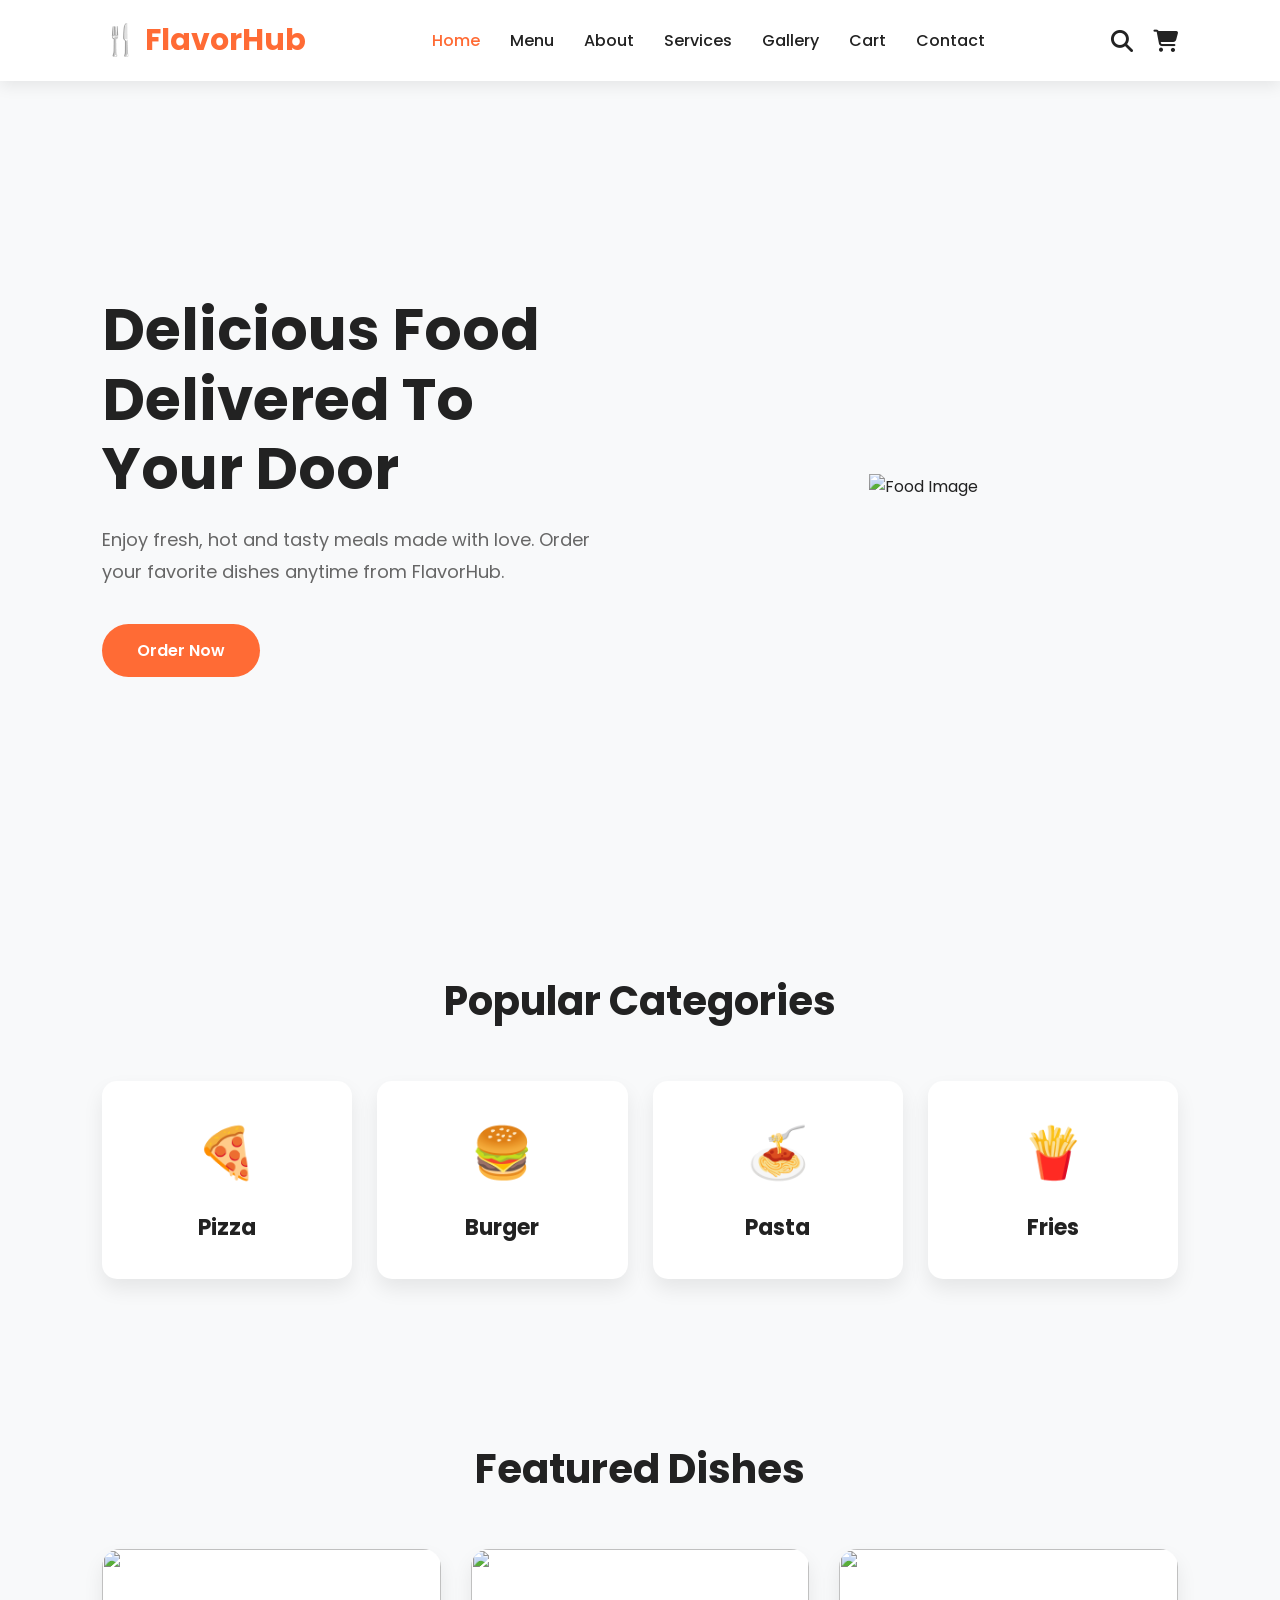
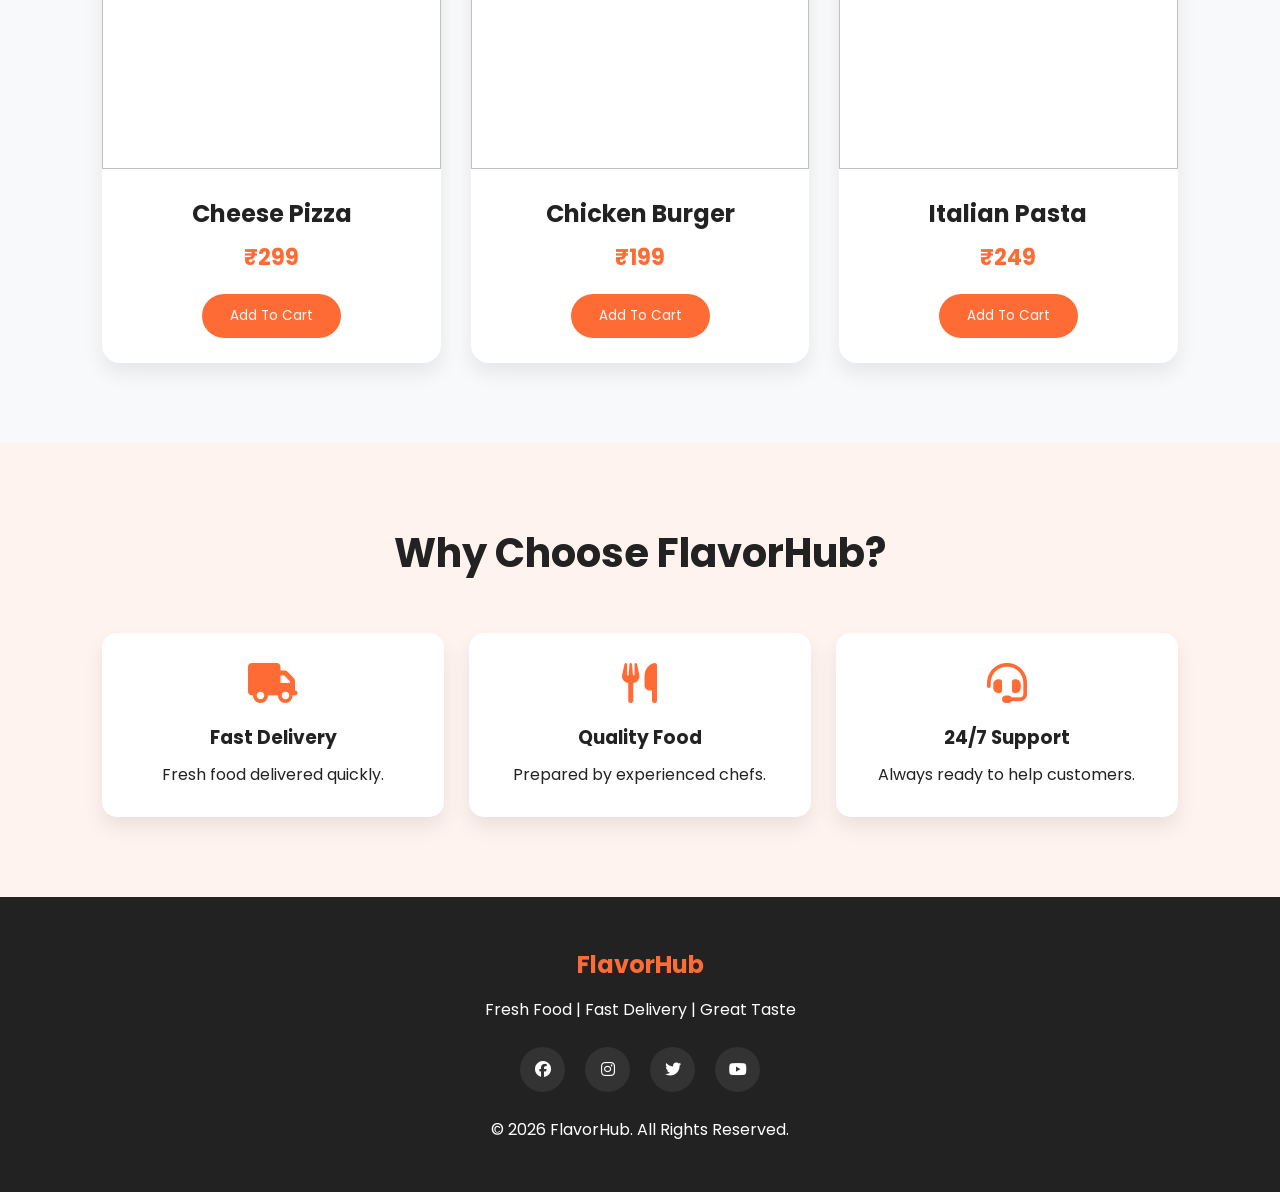
==== index.html @ a1182c65 "push index.html code" ====
<!DOCTYPE html>
<html lang="en">
<head>
    <meta charset="UTF-8">
    <meta name="viewport" content="width=device-width, initial-scale=1.0">
    <title>FlavorHub | Restaurant & Food Delivery</title>

    <!-- CSS -->
    <link rel="stylesheet" href="style.css">

    <!-- Font Awesome -->
    <link rel="stylesheet"
    href="https://cdnjs.cloudflare.com/ajax/libs/font-awesome/6.6.0/css/all.min.css">
</head>
<body>

<!-- ================= HEADER ================= -->

<header>

    <div class="logo">
        <h2>🍴 FlavorHub</h2>
    </div>

    <nav>
        <ul>
            <li><a href="index.html" class="active">Home</a></li>
            <li><a href="menu.html">Menu</a></li>
            <li><a href="about.html">About</a></li>
            <li><a href="services.html">Services</a></li>
            <li><a href="gallery.html">Gallery</a></li>
            <li><a href="cart.html">Cart</a></li>
            <li><a href="contact.html">Contact</a></li>
        </ul>
    </nav>

    <div class="icons">
        <i class="fas fa-search"></i>
        <i class="fas fa-shopping-cart"></i>
    </div>

</header>

<!-- ================= HERO ================= -->

<section class="hero">

    <div class="hero-text">

        <h1>Delicious Food Delivered To Your Door</h1>

        <p>
            Enjoy fresh, hot and tasty meals made with love.
            Order your favorite dishes anytime from FlavorHub.
        </p>

        <a href="menu.html" class="btn">
            Order Now
        </a>

    </div>

    <div class="hero-image">
        <img src="images/hero.png" alt="Food Image">
    </div>

</section>

<!-- ================= CATEGORIES ================= -->

<section class="categories">

    <h2>Popular Categories</h2>

    <div class="category-container">

        <div class="category-card">
            🍕
            <h3>Pizza</h3>
        </div>

        <div class="category-card">
            🍔
            <h3>Burger</h3>
        </div>

        <div class="category-card">
            🍝
            <h3>Pasta</h3>
        </div>

        <div class="category-card">
            🍟
            <h3>Fries</h3>
        </div>

    </div>

</section>

<!-- ================= FEATURED FOOD ================= -->

<section class="featured">

    <h2>Featured Dishes</h2>

    <div class="food-container">

        <div class="food-card">

            <img src="images/pizza.jpg">

            <h3>Cheese Pizza</h3>

            <p>₹299</p>

            <button>Add To Cart</button>

        </div>

        <div class="food-card">

            <img src="images/burger.jpg">

            <h3>Chicken Burger</h3>

            <p>₹199</p>

            <button>Add To Cart</button>

        </div>

        <div class="food-card">

            <img src="images/pasta.jpg">

            <h3>Italian Pasta</h3>

            <p>₹249</p>

            <button>Add To Cart</button>

        </div>

    </div>

</section>

<!-- ================= WHY CHOOSE US ================= -->

<section class="why">

    <h2>Why Choose FlavorHub?</h2>

    <div class="why-container">

        <div class="box">
            <i class="fas fa-truck"></i>
            <h3>Fast Delivery</h3>
            <p>Fresh food delivered quickly.</p>
        </div>

        <div class="box">
            <i class="fas fa-utensils"></i>
            <h3>Quality Food</h3>
            <p>Prepared by experienced chefs.</p>
        </div>

        <div class="box">
            <i class="fas fa-headset"></i>
            <h3>24/7 Support</h3>
            <p>Always ready to help customers.</p>
        </div>

    </div>

</section>

<!-- ================= FOOTER ================= -->

<footer>

    <h2>FlavorHub</h2>

    <p>Fresh Food | Fast Delivery | Great Taste</p>

    <div class="social">

        <i class="fab fa-facebook"></i>

        <i class="fab fa-instagram"></i>

        <i class="fab fa-twitter"></i>

        <i class="fab fa-youtube"></i>

    </div>

    <p>© 2026 FlavorHub. All Rights Reserved.</p>

</footer>

<script src="js/script.js"></script>

</body>
</html>
---- style.css ----
@import url('https://fonts.googleapis.com/css2?family=Poppins:wght@300;400;500;600;700;800&display=swap');

*{
    margin:0;
    padding:0;
    box-sizing:border-box;
    font-family:'Poppins',sans-serif;
    text-decoration:none;
    list-style:none;
    scroll-behavior:smooth;
}

body{
    background:#f8f9fa;
    color:#222;
}

/* ================= HEADER ================= */

header{
    width:100%;
    background:#ffffff;
    display:flex;
    justify-content:space-between;
    align-items:center;
    padding:18px 8%;
    position:sticky;
    top:0;
    z-index:1000;
    box-shadow:0 5px 15px rgba(0,0,0,.08);
}

.logo h2{
    color:#ff6b35;
    font-size:30px;
    font-weight:700;
}

nav ul{
    display:flex;
    gap:30px;
}

nav ul li a{
    color:#222;
    font-weight:500;
    transition:.3s;
}

nav ul li a:hover,
nav ul li a.active{
    color:#ff6b35;
}

.icons{
    display:flex;
    gap:20px;
}

.icons i{
    font-size:22px;
    cursor:pointer;
    transition:.3s;
}

.icons i:hover{
    color:#ff6b35;
}

/* ================= HERO ================= */

.hero{
    min-height:90vh;
    display:flex;
    justify-content:space-between;
    align-items:center;
    padding:80px 8%;
    gap:60px;
}

.hero-text{
    flex:1;
}

.hero-text h1{
    font-size:58px;
    line-height:1.2;
    color:#222;
    margin-bottom:20px;
}

.hero-text p{
    font-size:18px;
    color:#666;
    line-height:1.8;
    margin-bottom:35px;
}

.hero-image{
    flex:1;
    text-align:center;
}

.hero-image img{
    width:100%;
    max-width:550px;
}

/* ================= BUTTON ================= */

.btn{
    display:inline-block;
    background:#ff6b35;
    color:#fff;
    padding:14px 35px;
    border-radius:50px;
    font-weight:600;
    transition:.4s;
}

.btn:hover{
    background:#222;
}

/* ================= PAGE TITLE ================= */

.page-title{
    background:#ff6b35;
    color:#fff;
    text-align:center;
    padding:70px 20px;
}

.page-title h1{
    font-size:45px;
    margin-bottom:15px;
}

.page-title p{
    font-size:18px;
}

/* ================= CATEGORIES ================= */

.categories{
    padding:80px 8%;
}

.categories h2{
    text-align:center;
    font-size:40px;
    margin-bottom:50px;
}

.category-container{
    display:grid;
    grid-template-columns:repeat(auto-fit,minmax(200px,1fr));
    gap:25px;
}

.category-card{
    background:#fff;
    padding:35px;
    text-align:center;
    border-radius:15px;
    box-shadow:0 10px 20px rgba(0,0,0,.08);
    transition:.4s;
    font-size:50px;
}

.category-card h3{
    margin-top:20px;
    font-size:22px;
}

.category-card:hover{
    transform:translateY(-10px);
}

/* ================= FEATURED FOOD ================= */

.featured,
.menu{
    padding:80px 8%;
}

.featured h2,
.menu h2{
    text-align:center;
    font-size:40px;
    margin-bottom:50px;
}

.food-container{
    display:grid;
    grid-template-columns:repeat(auto-fit,minmax(260px,1fr));
    gap:30px;
}

.food-card{
    background:#fff;
    border-radius:18px;
    overflow:hidden;
    text-align:center;
    box-shadow:0 10px 20px rgba(0,0,0,.08);
    transition:.4s;
}

.food-card:hover{
    transform:translateY(-10px);
}

.food-card img{
    width:100%;
    height:220px;
    object-fit:cover;
}

.food-card h3{
    margin:20px 0 10px;
    font-size:24px;
}

.food-card p{
    color:#ff6b35;
    font-size:22px;
    font-weight:700;
    margin-bottom:20px;
}

.food-card button{
    margin-bottom:25px;
    border:none;
    outline:none;
    background:#ff6b35;
    color:#fff;
    padding:12px 28px;
    border-radius:30px;
    cursor:pointer;
    transition:.3s;
}

.food-card button:hover{
    background:#222;
}

/* ================= ABOUT ================= */

.about-section{
    display:flex;
    align-items:center;
    justify-content:space-between;
    gap:60px;
    padding:80px 8%;
    flex-wrap:wrap;
}

.about-image{
    flex:1;
}

.about-image img{
    width:100%;
    border-radius:20px;
}

.about-content{
    flex:1;
}

.about-content h2{
    font-size:42px;
    margin-bottom:20px;
    color:#ff6b35;
}

.about-content p{
    font-size:17px;
    color:#555;
    line-height:1.8;
    margin-bottom:20px;
}

/* ================= MISSION ================= */

.mission{
    padding:80px 8%;
    background:#fff;
}

.mission h2{
    text-align:center;
    font-size:40px;
    margin-bottom:50px;
}

.mission-container{
    display:grid;
    grid-template-columns:repeat(auto-fit,minmax(250px,1fr));
    gap:30px;
}

.mission-box{
    background:#f8f8f8;
    padding:35px;
    border-radius:15px;
    text-align:center;
    transition:.3s;
}

.mission-box:hover{
    transform:translateY(-10px);
}

.mission-box i{
    font-size:45px;
    color:#ff6b35;
    margin-bottom:20px;
}

.mission-box h3{
    margin-bottom:15px;
}

/* ================= CHEF ================= */

.chef{
    padding:80px 8%;
}

.chef h2{
    text-align:center;
    margin-bottom:50px;
    font-size:40px;
}

.chef-container{
    display:grid;
    grid-template-columns:repeat(auto-fit,minmax(250px,1fr));
    gap:30px;
}

.chef-card{
    background:#fff;
    border-radius:15px;
    overflow:hidden;
    text-align:center;
    box-shadow:0 10px 20px rgba(0,0,0,.08);
}

.chef-card img{
    width:100%;
    height:300px;
    object-fit:cover;
}

.chef-card h3{
    margin:20px 0 10px;
}

.chef-card p{
    margin-bottom:20px;
    color:#777;
}

/* ================= SERVICES ================= */

.services{
    padding:80px 8%;
}

.service-container{
    display:grid;
    grid-template-columns:repeat(auto-fit,minmax(260px,1fr));
    gap:30px;
}

.service-card{
    background:#fff;
    padding:35px;
    border-radius:15px;
    text-align:center;
    box-shadow:0 10px 20px rgba(0,0,0,.08);
    transition:.3s;
}

.service-card:hover{
    transform:translateY(-10px);
}

.service-card i{
    font-size:50px;
    color:#ff6b35;
    margin-bottom:20px;
}

.service-card h3{
    margin-bottom:15px;
}

.service-card p{
    color:#666;
    line-height:1.7;
}

/* ================= WHY ================= */

.why,
.why-service{
    padding:80px 8%;
    background:#fff3ef;
}

.why h2,
.why-service h2{
    text-align:center;
    font-size:40px;
    margin-bottom:50px;
}

.why-container{
    display:grid;
    grid-template-columns:repeat(auto-fit,minmax(220px,1fr));
    gap:25px;
}

.box{
    background:#fff;
    padding:30px;
    text-align:center;
    border-radius:15px;
    box-shadow:0 10px 20px rgba(0,0,0,.08);
}

.box i{
    font-size:40px;
    color:#ff6b35;
    margin-bottom:20px;
}

.box h3{
    margin-bottom:10px;
}

/* ================= GALLERY ================= */

.gallery{
    padding:80px 8%;
}

.gallery-container{
    display:grid;
    grid-template-columns:repeat(auto-fit,minmax(280px,1fr));
    gap:25px;
}

.gallery-item{
    position:relative;
    overflow:hidden;
    border-radius:15px;
}

.gallery-item img{
    width:100%;
    height:260px;
    object-fit:cover;
    transition:.5s;
}

.gallery-item:hover img{
    transform:scale(1.1);
}

.overlay{
    position:absolute;
    inset:0;
    background:rgba(0,0,0,.5);
    display:flex;
    justify-content:center;
    align-items:center;
    color:#fff;
    opacity:0;
    transition:.4s;
}

.gallery-item:hover .overlay{
    opacity:1;
}

/* ================= OFFER ================= */

.offer{
    padding:70px 8%;
    text-align:center;
    background:#ff6b35;
    color:#fff;
}

.offer h2{
    font-size:40px;
    margin-bottom:20px;
}

.offer p{
    font-size:18px;
    max-width:700px;
    margin:auto;
    line-height:1.8;
}

.offer .btn{
    margin-top:30px;
    background:#fff;
    color:#ff6b35;
}

.offer .btn:hover{
    background:#222;
    color:#fff;
}

/* ================= CONTACT ================= */

.contact{
    padding:80px 8%;
}

.contact-container{
    display:grid;
    grid-template-columns:repeat(auto-fit,minmax(350px,1fr));
    gap:50px;
    align-items:start;
}

.contact-info h2{
    font-size:38px;
    color:#ff6b35;
    margin-bottom:20px;
}

.contact-info p{
    color:#666;
    line-height:1.8;
    margin-bottom:25px;
}

.info{
    display:flex;
    align-items:center;
    gap:15px;
    margin-bottom:20px;
    font-size:18px;
}

.info i{
    color:#ff6b35;
    font-size:22px;
}

.contact-form form{
    background:#fff;
    padding:30px;
    border-radius:15px;
    box-shadow:0 10px 25px rgba(0,0,0,.08);
}

.contact-form input,
.contact-form textarea{
    width:100%;
    padding:15px;
    margin-bottom:20px;
    border:1px solid #ddd;
    border-radius:8px;
    outline:none;
    font-size:16px;
}

.contact-form textarea{
    resize:none;
}

.contact-form button{
    width:100%;
    border:none;
    cursor:pointer;
}

/* ================= MAP ================= */

.map{
    padding:60px 8%;
}

.map h2{
    text-align:center;
    margin-bottom:30px;
    font-size:38px;
}

/* ================= CART ================= */

.cart{
    padding:80px 8%;
}

.cart-container{
    display:grid;
    grid-template-columns:2fr 1fr;
    gap:40px;
}

table{
    width:100%;
    border-collapse:collapse;
    background:#fff;
    box-shadow:0 8px 20px rgba(0,0,0,.08);
}

table th{
    background:#ff6b35;
    color:#fff;
    padding:18px;
}

table td{
    padding:18px;
    text-align:center;
    border-bottom:1px solid #eee;
}

.cart-summary{
    background:#fff;
    padding:30px;
    border-radius:15px;
    box-shadow:0 8px 20px rgba(0,0,0,.08);
}

.cart-summary h2{
    margin-bottom:20px;
}

.cart-summary p,
.cart-summary h3{
    display:flex;
    justify-content:space-between;
    margin:15px 0;
}

.cart-summary button{
    width:100%;
    margin-top:20px;
    border:none;
    cursor:pointer;
}

/* ================= FOOTER ================= */

footer{
    background:#222;
    color:#fff;
    text-align:center;
    padding:50px 20px;
}

footer h2{
    color:#ff6b35;
    margin-bottom:15px;
}

.social{
    margin:25px 0;
}

.social i{
    width:45px;
    height:45px;
    line-height:45px;
    text-align:center;
    background:#333;
    border-radius:50%;
    margin:0 8px;
    cursor:pointer;
    transition:.3s;
}

.social i:hover{
    background:#ff6b35;
}

/* ================= RESPONSIVE ================= */

@media(max-width:768px){

.page-title h1{
    font-size:34px;
}

.hero{
    padding:60px 5%;
}

.hero-text h1{
    font-size:34px;
}

.categories,
.featured,
.menu,
.about-section,
.services,
.gallery,
.contact,
.cart,
.mission,
.chef{
    padding:60px 5%;
}

.food-container,
.gallery-container,
.service-container,
.chef-container,
.category-container,
.mission-container{
    grid-template-columns:1fr;
}

table{
    display:block;
    overflow-x:auto;
}

}

@media(max-width:480px){

.logo h2{
    font-size:24px;
}

nav ul{
    gap:15px;
}

nav ul li a{
    font-size:14px;
}

.hero-text h1{
    font-size:28px;
}

.btn{
    padding:12px 25px;
}

.page-title h1{
    font-size:28px;
}

}

/* ================= MOBILE NAVBAR ================= */

.menu-toggle{
    display:none;
}

@media (max-width:768px){

header{
    display:flex;
    justify-content:space-between;
    align-items:center;
    flex-wrap:wrap;
}

.menu-toggle{
    display:block;
    font-size:28px;
    cursor:pointer;
    color:#ff6b35;
}

.icons{
    display:none;
}

nav{
    width:100%;
    display:none;
}

nav.active{
    display:block;
}

nav ul{
    display:flex;
    flex-direction:column;
    align-items:center;
    gap:18px;
    padding:20px 0;
    background:#fff;
    margin-top:15px;
}

}
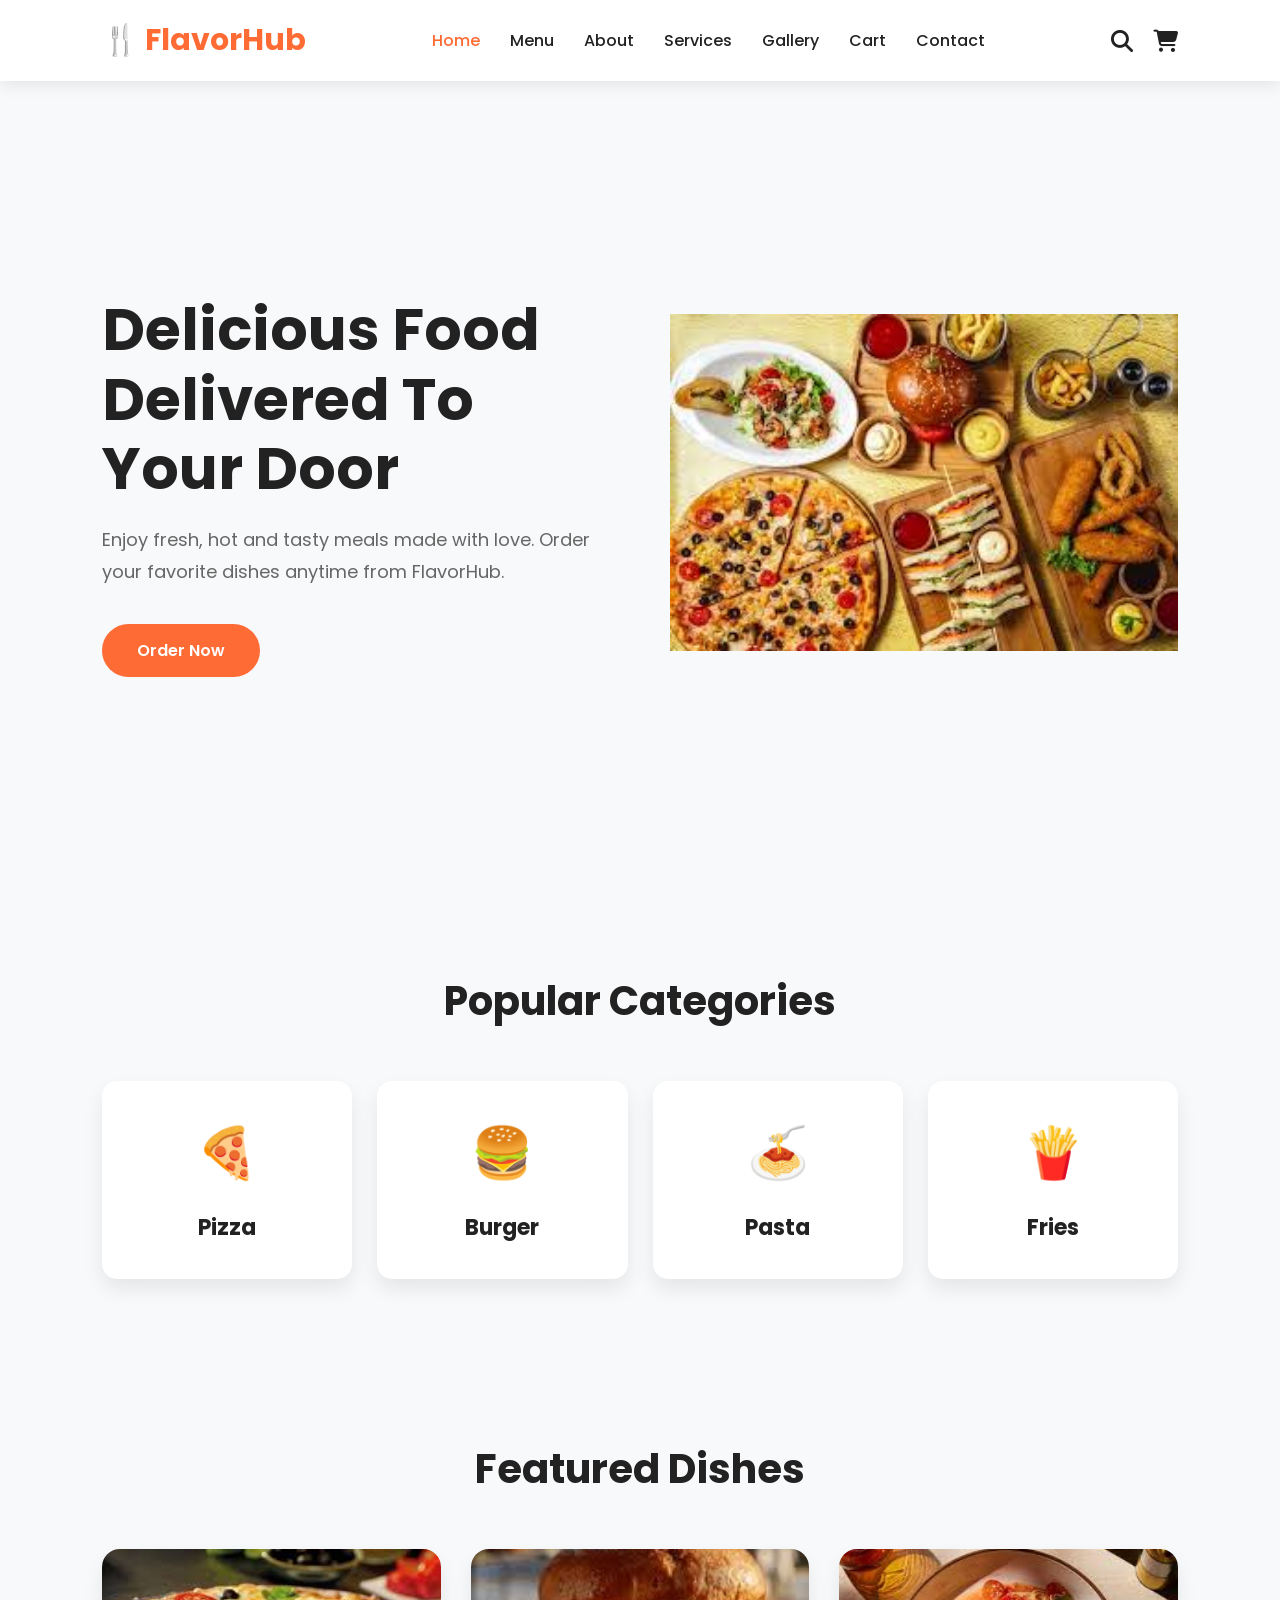
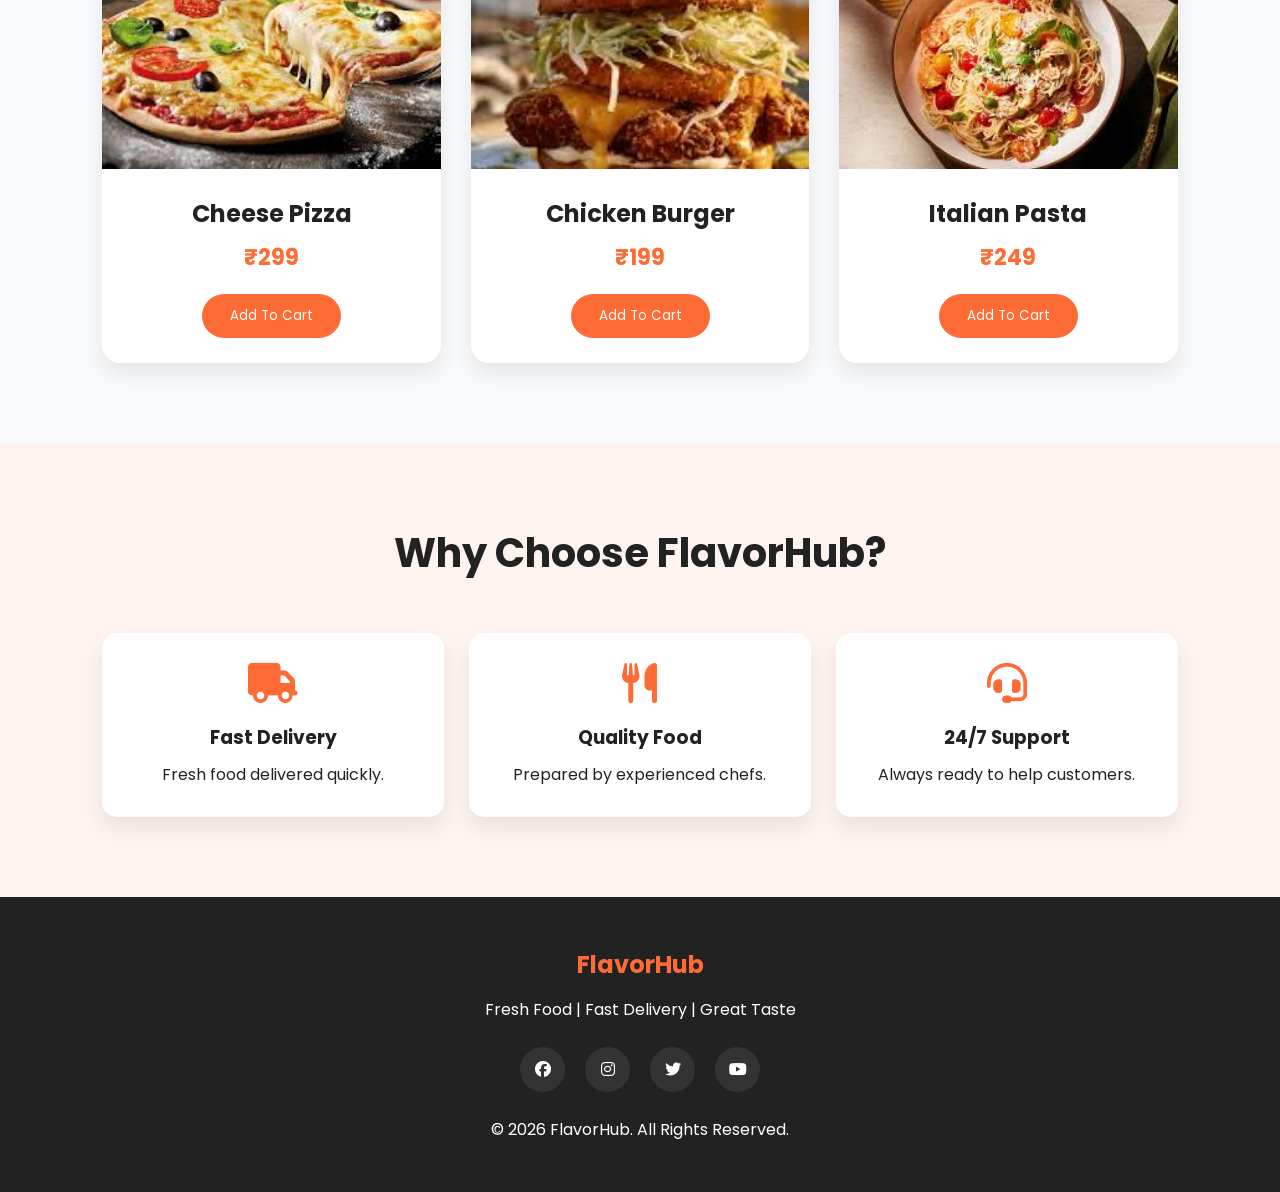
==== commit e09f9e14: "push updated" ====
--- a/index.html
+++ b/index.html
@@ -61,7 +61,7 @@
     </div>
 
     <div class="hero-image">
-        <img src="images/hero.png" alt="Food Image">
+        <img src="image/food image.jpg" alt="Food Image">
     </div>
 
 </section>
@@ -108,7 +108,7 @@
 
         <div class="food-card">
 
-            <img src="images/pizza.jpg">
+            <img src="image/cheese pizza.jpg">
 
             <h3>Cheese Pizza</h3>
 
@@ -120,7 +120,7 @@
 
         <div class="food-card">
 
-            <img src="images/burger.jpg">
+            <img src="image/chicken burger.jpg">
 
             <h3>Chicken Burger</h3>
 
@@ -132,7 +132,7 @@
 
         <div class="food-card">
 
-            <img src="images/pasta.jpg">
+            <img src="image/italian pasta.jpg">
 
             <h3>Italian Pasta</h3>
 
@@ -200,7 +200,7 @@
 
 </footer>
 
-<script src="js/script.js"></script>
+<script src="script.js"></script>
 
 </body>
 </html>
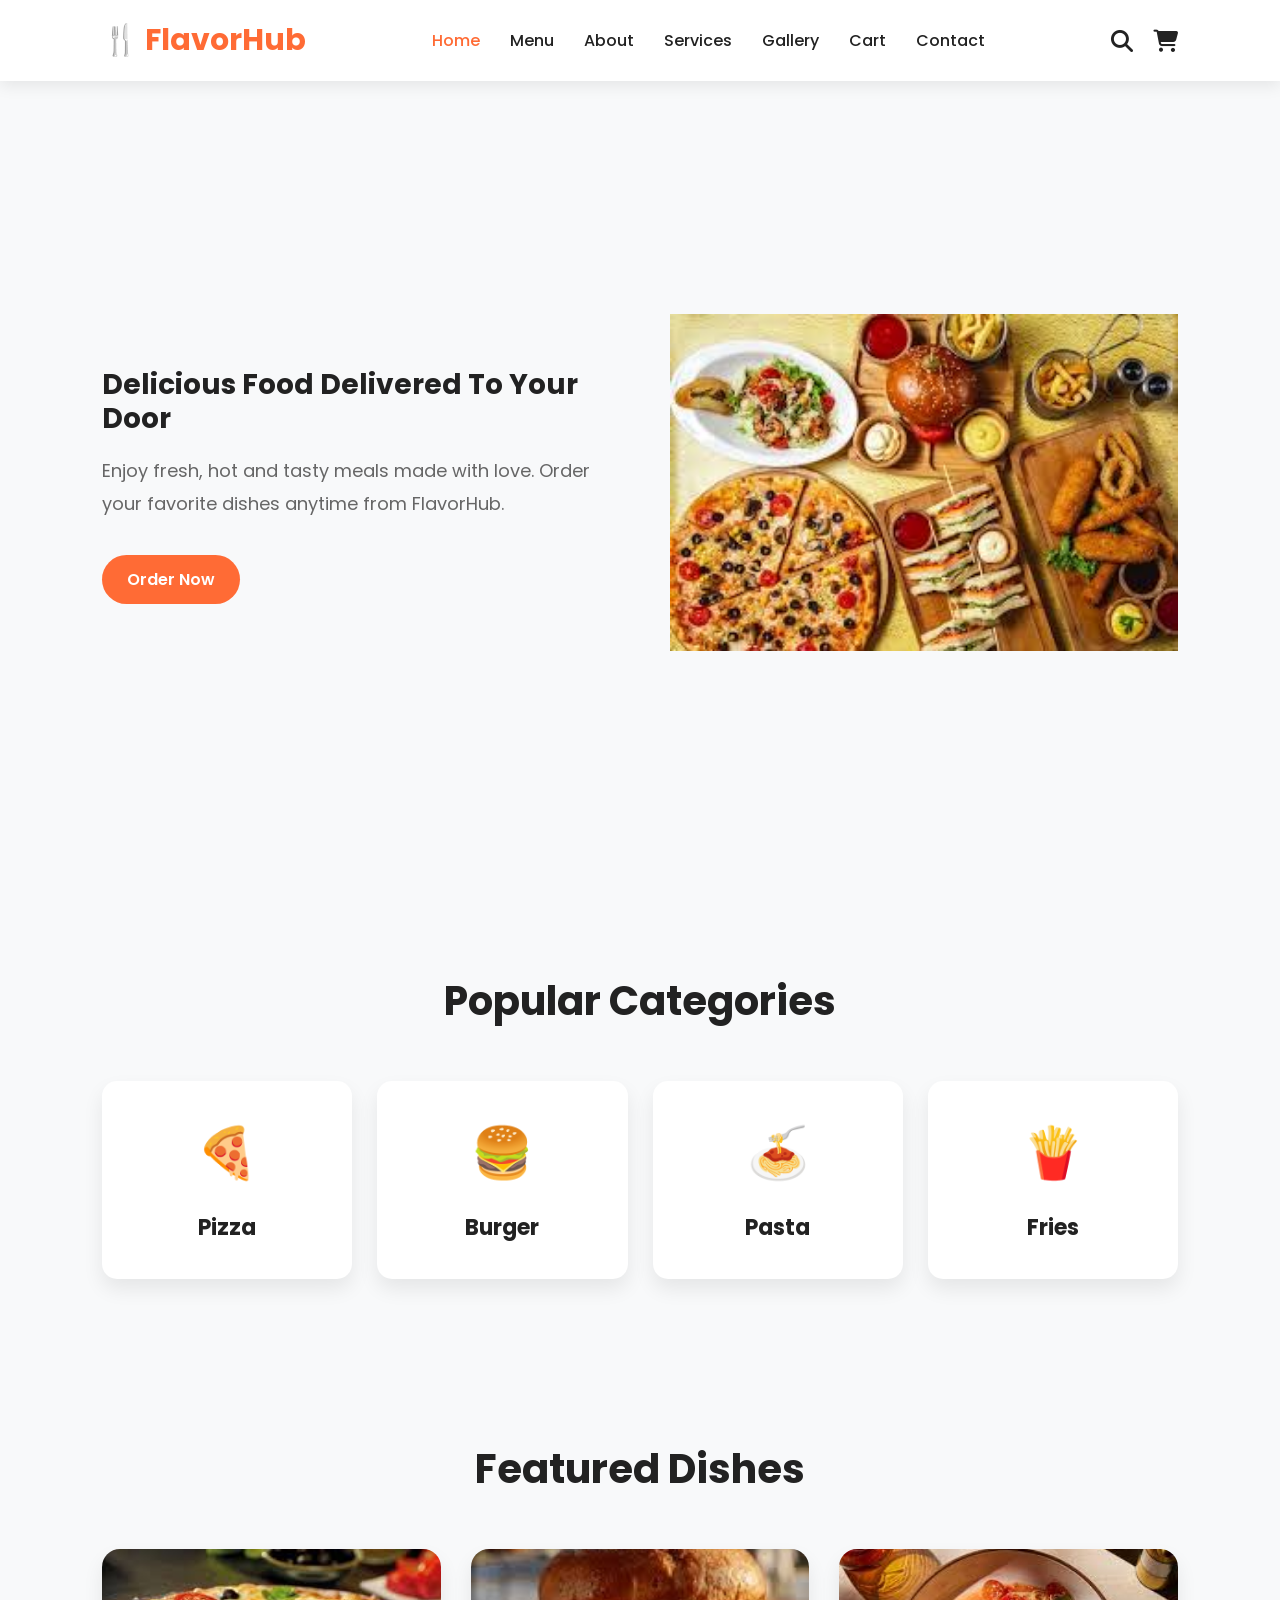
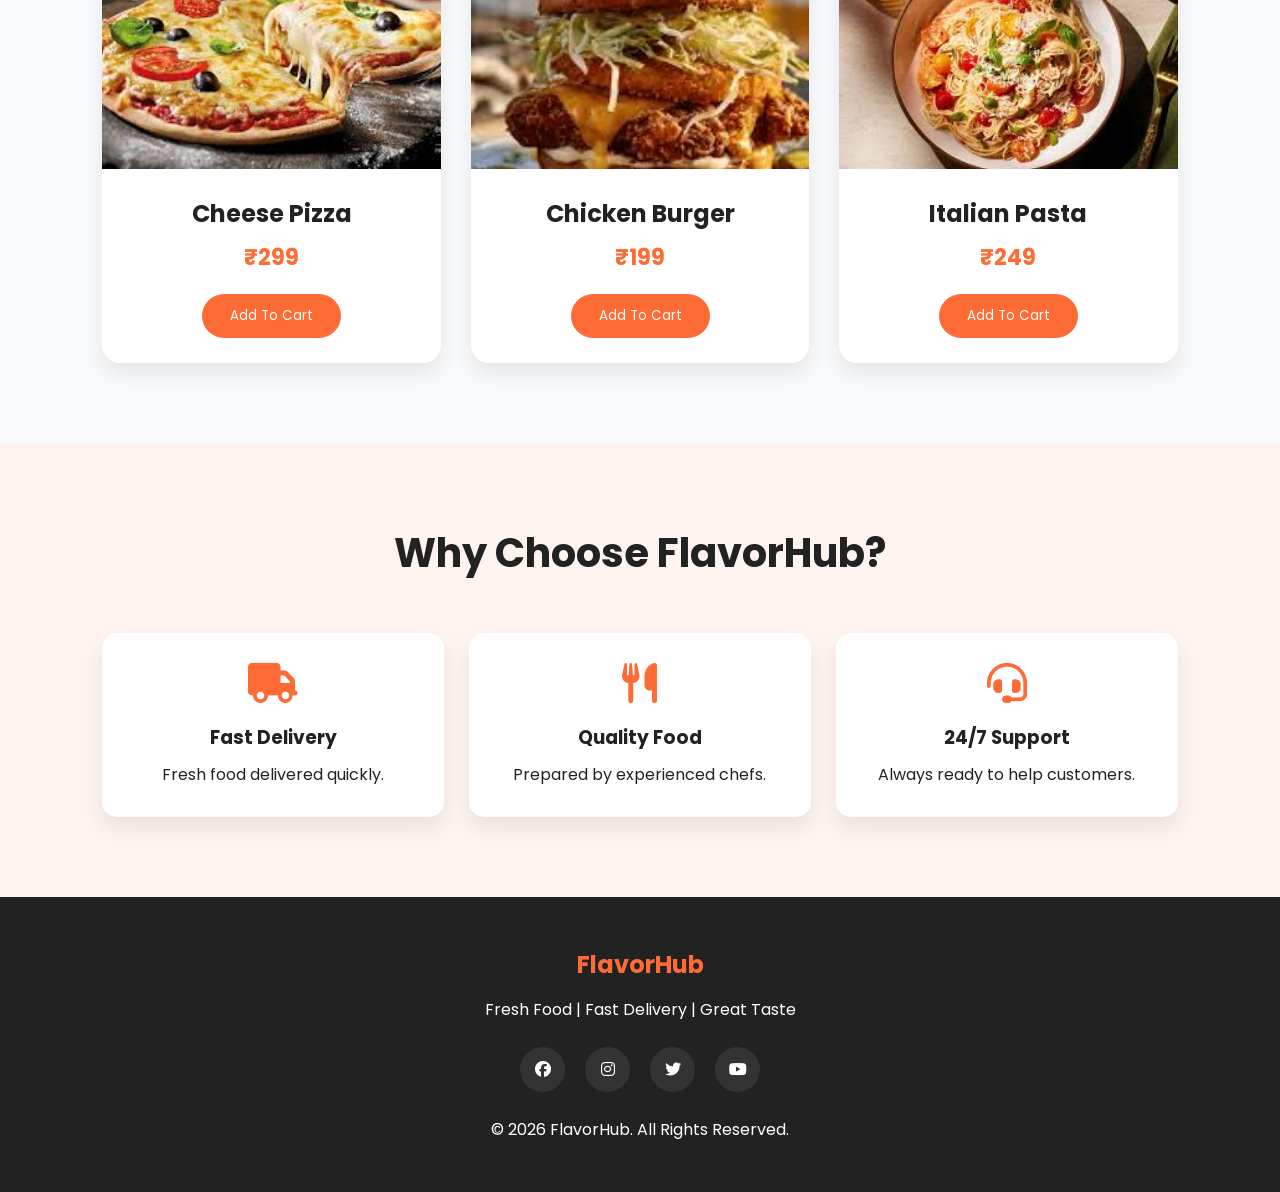
==== commit 8ed86eb8: "fix css issue" ====
--- a/index.html
+++ b/index.html
@@ -23,7 +23,12 @@
     </div>
 
     <nav>
-        <ul>
+
+        <div class="menu-toggle">
+        <i class="fas fa-bars"></i>
+        </div>
+
+         <ul class="nav-links">
             <li><a href="index.html" class="active">Home</a></li>
             <li><a href="menu.html">Menu</a></li>
             <li><a href="about.html">About</a></li>
--- a/style.css
+++ b/style.css
@@ -36,7 +36,7 @@
     font-weight:700;
 }
 
-nav ul{
+nav .nav-links{
     display:flex;
     gap:30px;
 }
@@ -738,14 +738,15 @@
     font-size:24px;
 }
 
-nav ul{
+.nav-links{
     gap:15px;
 }
 
-nav ul li a{
+.nav-links li a{
     font-size:14px;
 }
 
+}
 .hero-text h1{
     font-size:28px;
 }
@@ -758,51 +759,67 @@
     font-size:28px;
 }
 
-}
-
-/* ================= MOBILE NAVBAR ================= */
+/* Mobile Responsive Navbar */
 
 .menu-toggle{
     display:none;
+    font-size:28px;
+    cursor:pointer;
 }
 
 @media (max-width:768px){
 
 header{
-    display:flex;
-    justify-content:space-between;
-    align-items:center;
-    flex-wrap:wrap;
+    padding:15px 20px;
+    position:relative;
+}
+
+.icons{
+    display:none;
 }
 
 .menu-toggle{
     display:block;
-    font-size:28px;
-    cursor:pointer;
-    color:#ff6b35;
-}
-
-.icons{
+    color:#ff6b35;
+}
+
+nav{
+    position:relative;
+}
+
+.nav-links{
     display:none;
-}
-
-nav{
-    width:100%;
-    display:none;
-}
-
-nav.active{
-    display:block;
-}
-
-nav ul{
+    position:absolute;
+    top:60px;
+    right:0;
+    width:220px;
+    background:#fff;
+    flex-direction:column;
+    border-radius:10px;
+    box-shadow:0 10px 20px rgba(0,0,0,.15);
+    padding:15px 0;
+    z-index:999;
+}
+
+.nav-links.active{
     display:flex;
+}
+
+.nav-links li{
+    margin:12px 0;
+    text-align:center;
+}
+
+.hero{
     flex-direction:column;
-    align-items:center;
-    gap:18px;
-    padding:20px 0;
-    background:#fff;
-    margin-top:15px;
-}
-
-}+    text-align:center;
+}
+
+.hero-image img{
+    max-width:320px;
+}
+
+}
+
+
+
